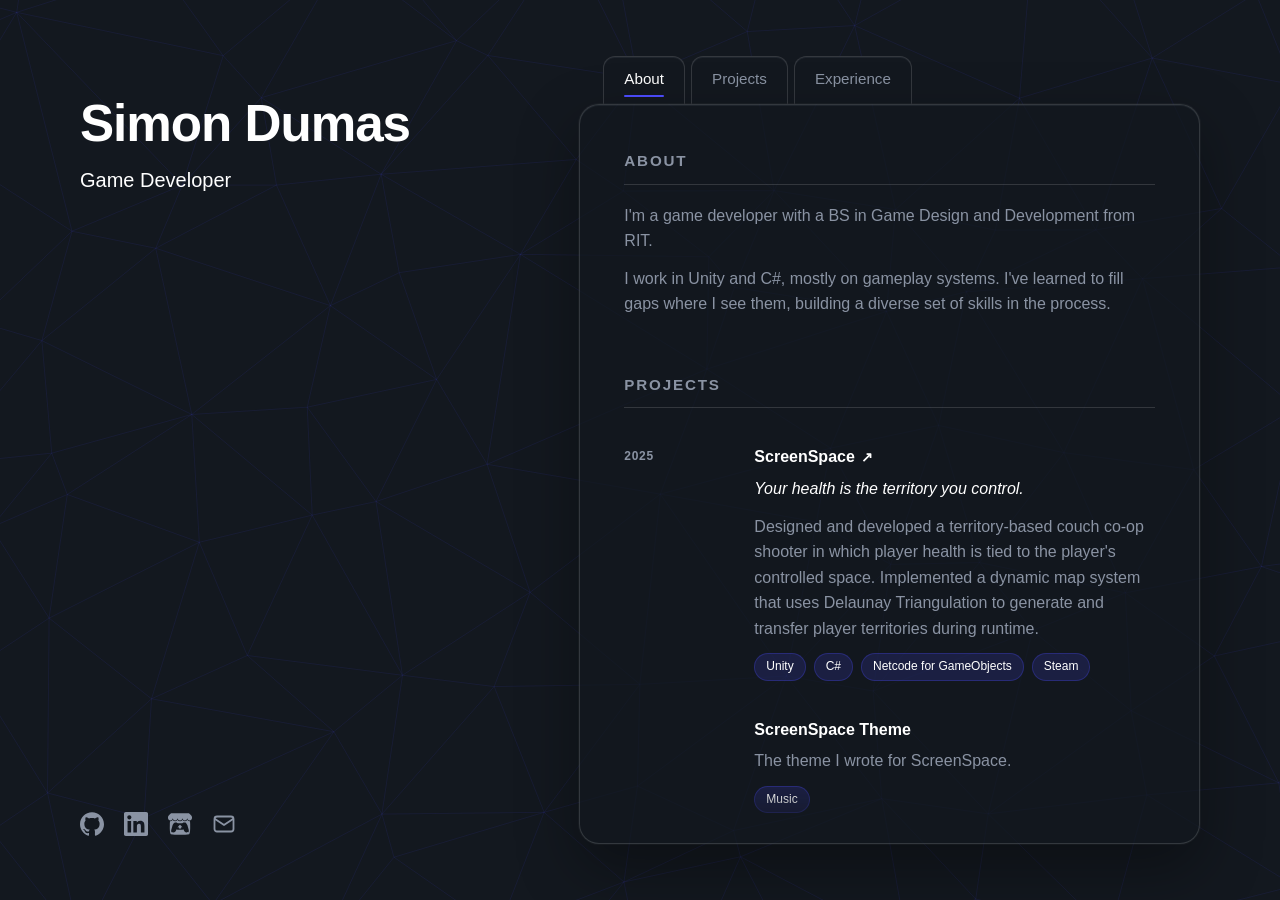
==== index.html @ 2ab73fd7 "Add the ScreenSpace Theme and link a one-page resume The theme is a YouTube embed inside the card te" ====
<!doctype html>
<html lang="en">
<head>
<meta charset="utf-8">
<meta name="viewport" content="width=device-width, initial-scale=1">
<title>Simon Dumas</title>
<meta name="description" content="Simon Dumas, game developer.">
<meta name="theme-color" content="#13181F">
<link rel="stylesheet" href="css/style.css">
</head>
<body>
<canvas id="mesh" aria-hidden="true"></canvas>

<div class="layout">

  <header class="identity">
    <div class="identity-top">
      <h1>Simon Dumas</h1>
      <h2>Game Developer</h2>
      <!-- Tagline slot. "Building games with a quirk." was rejected 2026-09-09 and taken out
           rather than left standing. Styling is ready; drop one <p class="tagline"> back in here. -->
    </div>

    <!-- Detail card: filled from the clicked entry's <template class="detail-src"> -->
    <div class="detail-wrap" id="detailWrap">
      <aside class="detail" id="detail" aria-live="polite">
        <div class="glow" id="detailGlow" aria-hidden="true"></div>
        <div class="detail-head">
          <h3 id="detailTitle"></h3>
          <button class="detail-close" id="detailClose" type="button" aria-label="Close"><svg viewBox="0 0 12 12" aria-hidden="true"><path d="M2 2l8 8M10 2l-8 8"/></svg></button>
        </div>
        <div class="detail-body" id="detailBody"></div>
      </aside>
    </div>

    <ul class="social" aria-label="Contact">
      <li><a href="https://github.com/SimonDumas79" target="_blank" rel="noreferrer" title="GitHub" aria-label="GitHub (opens in a new tab)"><svg viewBox="0 0 24 24" fill="currentColor" role="img" aria-label="GitHub"><path d="M12 .297c-6.63 0-12 5.373-12 12 0 5.303 3.438 9.8 8.205 11.385.6.113.82-.258.82-.577 0-.285-.01-1.04-.015-2.04-3.338.724-4.042-1.61-4.042-1.61C4.422 18.07 3.633 17.7 3.633 17.7c-1.087-.744.084-.729.084-.729 1.205.084 1.838 1.236 1.838 1.236 1.07 1.835 2.809 1.305 3.495.998.108-.776.417-1.305.76-1.605-2.665-.3-5.466-1.332-5.466-5.93 0-1.31.465-2.38 1.235-3.22-.135-.303-.54-1.523.105-3.176 0 0 1.005-.322 3.3 1.23.96-.267 1.98-.399 3-.405 1.02.006 2.04.138 3 .405 2.28-1.552 3.285-1.23 3.285-1.23.645 1.653.24 2.873.12 3.176.765.84 1.23 1.91 1.23 3.22 0 4.61-2.805 5.625-5.475 5.92.42.36.81 1.096.81 2.22 0 1.606-.015 2.896-.015 3.286 0 .315.21.69.825.57C20.565 22.092 24 17.592 24 12.297c0-6.627-5.373-12-12-12"/></svg></a></li>
      <li><a href="https://www.linkedin.com/in/simon-a-dumas" target="_blank" rel="noreferrer" title="LinkedIn" aria-label="LinkedIn (opens in a new tab)"><svg viewBox="0 0 24 24" fill="currentColor" role="img" aria-label="LinkedIn"><path d="M20.447 20.452h-3.554v-5.569c0-1.328-.027-3.037-1.852-3.037-1.853 0-2.136 1.445-2.136 2.939v5.667H9.351V9h3.414v1.561h.046c.477-.9 1.637-1.85 3.37-1.85 3.601 0 4.267 2.37 4.267 5.455v6.286zM5.337 7.433c-1.144 0-2.063-.926-2.063-2.065 0-1.138.92-2.063 2.063-2.063 1.14 0 2.064.925 2.064 2.063 0 1.139-.925 2.065-2.064 2.065zm1.782 13.019H3.555V9h3.564v11.452zM22.225 0H1.771C.792 0 0 .774 0 1.729v20.542C0 23.227.792 24 1.771 24h20.451C23.2 24 24 23.227 24 22.271V1.729C24 .774 23.2 0 22.222 0h.003z"/></svg></a></li>
      <li><a href="https://siman.itch.io" target="_blank" rel="noreferrer" title="itch.io" aria-label="itch.io (opens in a new tab)"><svg viewBox="0 0 24 24" fill="currentColor" role="img" aria-label="itch.io"><path d="M3.13 1.338C2.08 1.96.02 4.328 0 4.95v1.03c0 1.303 1.22 2.45 2.325 2.45 1.33 0 2.436-1.102 2.436-2.41 0 1.308 1.07 2.41 2.4 2.41 1.328 0 2.362-1.102 2.362-2.41 0 1.308 1.137 2.41 2.466 2.41h.024c1.33 0 2.466-1.102 2.466-2.41 0 1.308 1.034 2.41 2.363 2.41 1.33 0 2.4-1.102 2.4-2.41 0 1.308 1.106 2.41 2.435 2.41C22.78 8.43 24 7.282 24 5.98V4.95c-.02-.62-2.082-2.99-3.13-3.612-3.253-.114-5.508-.134-8.87-.133-3.362 0-7.945.053-8.87.133zm6.376 6.477a2.74 2.74 0 0 1-.468.602c-.5.49-1.19.795-1.947.795a2.786 2.786 0 0 1-1.95-.795c-.182-.178-.32-.37-.446-.59-.127.222-.303.412-.486.59a2.788 2.788 0 0 1-1.95.795c-.092 0-.187-.025-.264-.052-.107 1.113-.152 2.176-.168 2.95v.005l-.006 1.167c.02 2.334-.23 7.564 1.03 8.85 1.952.454 5.545.662 9.15.663 3.605 0 7.198-.21 9.15-.664 1.26-1.284 1.01-6.514 1.03-8.848l-.006-1.167v-.004c-.016-.775-.06-1.838-.168-2.95-.077.026-.172.052-.263.052a2.788 2.788 0 0 1-1.95-.795c-.184-.178-.36-.368-.486-.59-.127.22-.265.412-.447.59a2.786 2.786 0 0 1-1.95.794c-.76 0-1.446-.303-1.948-.793a2.74 2.74 0 0 1-.468-.602 2.738 2.738 0 0 1-.463.602 2.787 2.787 0 0 1-1.95.794h-.16a2.787 2.787 0 0 1-1.95-.793 2.738 2.738 0 0 1-.464-.602zm-2.004 2.59v.002c.795.002 1.5 0 2.373.953.687-.072 1.406-.108 2.125-.107.72 0 1.438.035 2.125.107.873-.953 1.578-.95 2.372-.953.376 0 1.876 0 2.92 2.934l1.123 4.028c.832 2.995-.266 3.068-1.636 3.07-2.03-.075-3.156-1.55-3.156-3.025-1.124.184-2.436.276-3.748.277-1.312 0-2.624-.093-3.748-.277 0 1.475-1.125 2.95-3.156 3.026-1.37-.004-2.468-.077-1.636-3.072l1.122-4.027c1.045-2.934 2.545-2.934 2.92-2.934zM12 12.714c-.002.002-2.14 1.964-2.523 2.662l1.4-.056v1.22c0 .056.56.033 1.123.007.562.026 1.124.05 1.124-.008v-1.22l1.4.055C14.138 14.677 12 12.713 12 12.713z"/></svg></a></li>
      <li><a href="mailto:simondumas7903@gmail.com" title="Email" aria-label="Email"><svg viewBox="0 0 24 24" fill="none" stroke="currentColor" stroke-width="1.8" stroke-linecap="round" stroke-linejoin="round" role="img" aria-label="Email"><rect x="2.5" y="4.5" width="19" height="15" rx="2.5"/><path d="m3 7 8.3 5.6a1.6 1.6 0 0 0 1.4 0L21 7"/></svg></a></li>
    </ul>
  </header>

  <main class="window">
    <nav class="tabs" aria-label="Sections">
      <a class="tab is-active" href="#about" data-target="about">About<span class="rule"></span></a>
      <a class="tab" href="#projects" data-target="projects">Projects<span class="rule"></span></a>
      <a class="tab" href="#experience" data-target="experience">Experience<span class="rule"></span></a>
    </nav>

    <div class="surface">
    <div class="glow" id="panelGlow" aria-hidden="true"></div>
    <div class="surface-scroll" id="panel" tabindex="0">

      <!-- Each entry's <template class="detail-src"> holds what the detail card shows when the entry is clicked.
           Keep media inside the templates: template contents stay inert, so nothing loads until a card opens. -->

      <section id="about" class="section">
        <h3>About</h3>
        <p>I'm a game developer with a BS in Game Design and Development from RIT.</p>
        <p>I work in Unity and C#, mostly on gameplay systems. I've learned to fill gaps where I see them, building a diverse set of skills in the process.</p>
      </section>

      <section id="projects" class="section">
        <h3>Projects</h3>
        <ul class="entries">
          <li class="entry" tabindex="0">
            <div class="entry-aside"><span class="when">2025</span></div>
            <div class="entry-body">
              <h4><a href="https://store.steampowered.com/app/4101820/Screen_Space/" class="entry-link" target="_blank" rel="noreferrer">ScreenSpace<span class="arrow" aria-hidden="true">&#8599;</span></a></h4>
              <p class="premise">Your health is the territory you control.</p>
              <p>Designed and developed a territory-based couch co-op shooter in which player health is tied to the player's controlled space. Implemented a dynamic map system that uses Delaunay Triangulation to generate and transfer player territories during runtime.</p>
              <ul class="tags"><li>Unity</li><li>C#</li><li>Netcode for GameObjects</li><li>Steam</li></ul>
            </div>
            <template class="detail-src">
              <figure class="shots" data-at="0">
                <button class="shots-frame" type="button" aria-label="Screenshot 1 of 5. Click for the next.">
                  <img class="is-shown" src="media/screenspace/shot-1.jpg" width="1280" height="720" alt="A blue territory and a red one meeting at a contested purple boundary. The blue ship's shots cross the divide and the red ship bursts.">
                  <img src="media/screenspace/shot-2.jpg" width="1280" height="720" alt="Blue, red and yellow territories share the board while a thick white beam cuts diagonally across all three." aria-hidden="true">
                  <img src="media/screenspace/shot-3.jpg" width="1280" height="720" alt="A purple territory squeezed into the top-left corner by a teal one that now holds most of the board." aria-hidden="true">
                  <img src="media/screenspace/shot-4.jpg" width="1280" height="720" alt="Four territories in blue, green, yellow and red. The yellow ship's beam reaches the red ship at the right edge and detonates." aria-hidden="true">
                  <img src="media/screenspace/shot-5.jpg" width="1280" height="720" alt="The opening state: four equal quadrants in blue, red, yellow and green, one ship sitting in each." aria-hidden="true">
                </button>
                <div class="shots-dots">
                  <button type="button" class="is-on" aria-label="Screenshot 1"></button>
                  <button type="button" aria-label="Screenshot 2"></button>
                  <button type="button" aria-label="Screenshot 3"></button>
                  <button type="button" aria-label="Screenshot 4"></button>
                  <button type="button" aria-label="Screenshot 5"></button>
                </div>
              </figure>
              <p>The map is split into triangles once, and each triangle remembers its neighbours. A hit then just hands one triangle to the player who landed it.</p>
              <ol class="log">
                <li><time datetime="2026-09">Sep 2026</time><span>1.1 released, bringing online play and CPU opponents.</span></li>
                <li><time datetime="2026-06">Jun 2026</time><span>Online play is host authoritative, using client prediction to make it feel smooth.</span></li>
                <li><time datetime="2026-06">Jun 2026</time><span>CPU opponents. They path through the territory graph across four difficulty tiers, with separate combat behaviour per ship.</span></li>
                <li><time datetime="2025-11">Nov 2025</time><span>Released on Steam.</span></li>
              </ol>
              <div class="embed">
                <iframe src="https://www.youtube-nocookie.com/embed/ADQ1OkvFNzI?rel=0" title="Screen Space Trailer" loading="lazy" referrerpolicy="strict-origin-when-cross-origin" allow="encrypted-media; picture-in-picture; fullscreen" allowfullscreen></iframe>
              </div>
              <p><a href="https://store.steampowered.com/app/4101820/Screen_Space/" class="entry-link" target="_blank" rel="noreferrer">Steam page<span class="arrow" aria-hidden="true">&#8599;</span></a></p>
            </template>
          </li>
          <!-- The ScreenSpace soundtrack as its own project, at Simon's request (2026-09-11, video link 2026-09-14). -->
          <li class="entry" tabindex="0">
            <div class="entry-aside"></div>
            <div class="entry-body">
              <h4>ScreenSpace Theme</h4>
              <p>The theme I wrote for ScreenSpace.</p>
              <ul class="tags"><li>Music</li></ul>
            </div>
            <template class="detail-src">
              <div class="embed">
                <iframe src="https://www.youtube-nocookie.com/embed/EsfPe9a71ao?rel=0" title="Screen Space Theme" loading="lazy" referrerpolicy="strict-origin-when-cross-origin" allow="encrypted-media; picture-in-picture; fullscreen" allowfullscreen></iframe>
              </div>
              <p><a href="https://youtu.be/EsfPe9a71ao" class="entry-link" target="_blank" rel="noreferrer">Watch on YouTube<span class="arrow" aria-hidden="true">&#8599;</span></a></p>
            </template>
          </li>
          <!-- Cue The Chaos is off the site until it has media, at Simon's request (2026-09-14). Its entry,
               premise line included, is intact in git history at ff48873. -->
          <!-- Game Graphics Engine replaced Collective, at Simon's request (2026-09-13). Collective's entry,
               with its changelog, is intact in git history at 574e97b. Undated like the other additions;
               copy is from his previous portfolio, screenshots from the same repo. -->
          <li class="entry" tabindex="0">
            <div class="entry-aside"></div>
            <div class="entry-body">
              <h4>Game Graphics Engine</h4>
              <p>While studying game graphics programming at Rochester Institute of Technology, I built a 3D graphics engine. My graphics engine was built within DirectX11 in C++ and supports lighting, physically based rendering, normal mapping, shadow mapping, and post-processing.</p>
              <ul class="tags"><li>C++</li><li>DirectX 11</li><li>HLSL</li></ul>
            </div>
            <template class="detail-src">
              <figure class="shots" data-at="0">
                <button class="shots-frame" type="button" aria-label="Screenshot 1 of 5. Click for the next.">
                  <img class="is-shown" src="media/graphics-engine/shot-1.jpg" width="1109" height="624" alt="A lit scene on a wooden floor under a sky: a metal spring, a rough cube, a torus and a blue sphere, each casting a shadow.">
                  <img src="media/graphics-engine/shot-2.jpg" width="1131" height="636" alt="Close-up of a normal-mapped diamond-plate spring beside two dark spheres, against a cloudy sky." aria-hidden="true">
                  <img src="media/graphics-engine/shot-3.jpg" width="1092" height="614" alt="The scene run through the pixelation post-process, captioned with the effect's name." aria-hidden="true">
                  <img src="media/graphics-engine/shot-4.jpg" width="1104" height="621" alt="The scene run through the posterization post-process, its colours reduced to flat bands, captioned." aria-hidden="true">
                  <img src="media/graphics-engine/shot-5.jpg" width="1095" height="616" alt="Pixelation and posterization combined on a close view of the torus and the sphere, captioned." aria-hidden="true">
                </button>
                <div class="shots-dots">
                  <button type="button" class="is-on" aria-label="Screenshot 1"></button>
                  <button type="button" aria-label="Screenshot 2"></button>
                  <button type="button" aria-label="Screenshot 3"></button>
                  <button type="button" aria-label="Screenshot 4"></button>
                  <button type="button" aria-label="Screenshot 5"></button>
                </div>
              </figure>
              <p>Utilized specialized shaders to create effects such as PBR, normal mapping, and shadows.</p>
              <p>Implemented cameras and movement, realistic lighting, and blur, pixelation, and posterization as post-processing effects.</p>
              <p><a href="https://github.com/SimonDumas79/IGME-540" class="entry-link" target="_blank" rel="noreferrer">Source code<span class="arrow" aria-hidden="true">&#8599;</span></a></p>
            </template>
          </li>
        </ul>
      </section>

      <section id="experience" class="section">
        <h3>Experience</h3>
        <ul class="entries">
          <li class="entry" tabindex="0">
            <div class="entry-aside"><span class="when">Jan &ndash; Jun 2025</span></div>
            <div class="entry-body">
              <h4>Research Developer &middot; <span class="org">Rochester Institute of Technology</span></h4>
              <p>Worked on a GPU accelerated fluid simulation, focusing on data visualization for a grant presentation. Researched and presented emerging technologies such as digital twins and Nvidia Omniverse for future implementation.</p>
              <ul class="tags"><li>Unity</li><li>C#</li><li>GPU</li></ul>
            </div>
            <template class="detail-src">
              <div class="slot">image &middot; fluid simulation</div>
              <p class="placeholder">More about this role goes here.</p>
            </template>
          </li>
          <!-- Academic projects, undated at Simon's request (2026-09-12). Copy is from his previous
               portfolio (SimonDumas79/Portfolio); screenshots come from the same repo. -->
          <li class="entry" tabindex="0">
            <div class="entry-aside"></div>
            <div class="entry-body">
              <h4>Orbital Trajectory &middot; <span class="org">Academic project</span></h4>
              <p>Orbital Trajectory is a 2D game built alongside a team of 4 within Unity. I contributed a drag and release control system, onboarding tools, and visual aids.</p>
              <ul class="tags"><li>Unity</li><li>C#</li></ul>
            </div>
            <template class="detail-src">
              <figure class="shots" data-at="0">
                <button class="shots-frame" type="button" aria-label="Screenshot 1 of 3. Click for the next.">
                  <img class="is-shown" src="media/orbital-trajectory/shot-1.png" width="1192" height="670" alt="A small rocket inside the gravity ring of a red planet, blue arrows marking its orbit, with the fuel bar at the bottom of the screen.">
                  <img src="media/orbital-trajectory/shot-2.png" width="1198" height="673" alt="The rocket boosts between a blue planet and a red one, exhaust trailing, while a pointing hand shows the player where to drag." aria-hidden="true">
                  <img src="media/orbital-trajectory/shot-3.png" width="1178" height="662" alt="The rocket passes a yellow planet with a white moon in orbit, a blue planet and its own moon off to the left." aria-hidden="true">
                </button>
                <div class="shots-dots">
                  <button type="button" class="is-on" aria-label="Screenshot 1"></button>
                  <button type="button" aria-label="Screenshot 2"></button>
                  <button type="button" aria-label="Screenshot 3"></button>
                </div>
              </figure>
              <p>The player is a rocketship lost in space with a limited amount of boost, using the gravitational fields of nearby planets to reach the goal.</p>
              <p>Worked on a hierarchical orbiting system allowing for complex level design, and produced custom art and effects.</p>
              <p><a href="https://github.com/SimonDumas79/IGME-450" class="entry-link" target="_blank" rel="noreferrer">Source code<span class="arrow" aria-hidden="true">&#8599;</span></a></p>
            </template>
          </li>
          <li class="entry" tabindex="0">
            <div class="entry-aside"></div>
            <div class="entry-body">
              <h4>Friendly Fire &middot; <span class="org">Academic project</span></h4>
              <p>Friendly Fire is a roguelike built in MonoGame by a team of 5. I contributed greatly to the systems and main gameplay loop of the game, programming the level system, enemy AI, movement, collision, and UI. Production utilized agile methodologies.</p>
              <ul class="tags"><li>MonoGame</li><li>C#</li></ul>
            </div>
            <template class="detail-src">
              <figure class="shots" data-at="0">
                <button class="shots-frame" type="button" aria-label="Screenshot 1 of 4. Click for the next.">
                  <img class="is-shown" src="media/friendly-fire/shot-1.png" width="1272" height="716" alt="A knight in blue armour stands in a purple dungeon room between two rows of pillars, green-hooded goblins lining both walls.">
                  <img src="media/friendly-fire/shot-2.png" width="1271" height="715" alt="Goblins at the walls throw spears across the room at the knight, who has lost one of three helmet lives." aria-hidden="true">
                  <img src="media/friendly-fire/shot-3.png" width="1267" height="713" alt="The knight enters a room ringed with pillars, a skull-faced reaper standing in each corner." aria-hidden="true">
                  <img src="media/friendly-fire/shot-4.png" width="1272" height="716" alt="Two blue wizards fire glowing orbs and two reapers throw bones as the knight advances between barricades." aria-hidden="true">
                </button>
                <div class="shots-dots">
                  <button type="button" class="is-on" aria-label="Screenshot 1"></button>
                  <button type="button" aria-label="Screenshot 2"></button>
                  <button type="button" aria-label="Screenshot 3"></button>
                  <button type="button" aria-label="Screenshot 4"></button>
                </div>
              </figure>
              <p>Implemented a collision system, a custom character controller, and diegetic UI.</p>
              <p>Added multiple AI entities producing unique projectiles, and a level creation and storage system using file I/O.</p>
            </template>
          </li>
        </ul>
        <p class="resume"><a href="resume/Simon-Dumas-Resume.pdf" class="entry-link" target="_blank" rel="noreferrer">View full resume<span class="arrow" aria-hidden="true">&#8599;</span></a></p>
      </section>

    </div>
    </div>
  </main>

</div>

<script src="js/mesh.js"></script>
<script src="js/main.js"></script>
<script src="js/glow.js"></script>
<script src="js/shots.js"></script>
<script src="js/detail.js"></script>
</body>
</html>
---- css/style.css ----
/* Palette: ScreenSpace ground + player-1 blue, white text, flat panel.
   The panel is a solid fill rather than frosted glass: the reference this layout came from blurs
   nothing, and a backdrop-filter here cost half the frame rate. The panel sits at the ground colour
   and lights up around the cursor, alongside the mesh behind the page doing the same to its
   triangles. The panel is only part-opaque, so the lit mesh reads through it, but far too faintly
   to light the panel itself - hence a light of its own as well.
   Decisions and reasoning: secondbrain/life/portfolio-site.md */
:root {
  --ground: #13181F;
  --blue: #4D4DFF;
  --blue-rgb: 77, 77, 255;
  --text: #FFFFFF;
  --muted: #8A93A3;
  --surface: rgba(19, 24, 31, 0.72); /* the ground, let through a little so the mesh reads behind the text */
  --surface-edge: rgba(255, 255, 255, 0.14);
  --surface-highlight: rgba(138, 147, 163, 0.1); /* the reference's inset top edge, in our grey */
  --radius: 20px;
  --gutter: 56px;
  --font: -apple-system, BlinkMacSystemFont, "Segoe UI", Roboto, "Helvetica Neue", Arial, sans-serif;
}

* { box-sizing: border-box; }
html { height: 100%; }
body {
  margin: 0;
  min-height: 100%;
  background: var(--ground);
  color: var(--text);
  font-family: var(--font);
  font-size: 16px;
  line-height: 1.6;
  -webkit-font-smoothing: antialiased;
}

/* Backdrop mesh: fixed, behind everything */
#mesh {
  position: fixed;
  inset: 0;
  width: 100%;
  height: 100%;
  z-index: 0;
  pointer-events: none;
}

/* Two columns filling the viewport */
.layout {
  position: relative;
  z-index: 1;
  height: 100vh;
  max-width: 1200px;
  margin: 0 auto;
  padding: var(--gutter) 40px;
  display: grid;
  grid-template-columns: minmax(260px, 5fr) 7fr;
  gap: var(--gutter);
}

/* Left column: identity */
.identity {
  display: flex;
  flex-direction: column;
  padding-top: 40px;
  min-height: 0;
}
.identity h1 {
  margin: 0;
  font-size: clamp(2.2rem, 4vw, 3.2rem);
  font-weight: 700;
  letter-spacing: -0.02em;
  line-height: 1.1;
}
.identity h2 {
  margin: 12px 0 0;
  font-size: 1.25rem;
  font-weight: 500;
  color: var(--text);
}
/* Kept while the slot is empty: the line is unresolved, not abandoned. See index.html. */
.tagline {
  margin: 14px 0 0;
  max-width: 28ch;
  color: var(--muted);
}

.social {
  list-style: none;
  margin: auto 0 0; /* pinned to the bottom of the column */
  padding: 0;
  display: flex;
  gap: 20px;
  flex-shrink: 0;
}

/* Detail card: height animates via the 0fr -> 1fr grid trick, so it opens without knowing its size */
.detail-wrap {
  display: grid;
  grid-template-rows: 0fr;
  /* A closed card has to take up no vertical room at all. The rows collapse to 0fr but margins are
     not part of that collapse, so the spacing is carried by .open rather than set here - otherwise
     a closed card leaves its own margins behind. On wide that is invisible, because .social is
     pinned with margin-top:auto and simply absorbs it; on narrow the card sits between two entries
     and it reads as a gap under the one it was opened from. It eases on the same curve and the same
     0.45s as the height, so the gap closes with the card instead of snapping shut after it. */
  margin: 0;
  min-height: 0;
  flex: 0 1 auto;
  opacity: 0;
  transform: translateY(10px);
  visibility: hidden;
  transition:
    grid-template-rows 0.45s cubic-bezier(0.2, 0.7, 0.2, 1),
    margin-block-start 0.45s cubic-bezier(0.2, 0.7, 0.2, 1),
    margin-block-end 0.45s cubic-bezier(0.2, 0.7, 0.2, 1),
    opacity 0.3s ease,
    transform 0.45s cubic-bezier(0.2, 0.7, 0.2, 1),
    visibility 0s linear 0.45s;
}
.detail-wrap.open {
  grid-template-rows: 1fr;
  margin-block: 32px 28px;
  opacity: 1;
  transform: none;
  visibility: visible;
  transition-delay: 0s; /* one value covers every property above, visibility's 0.45s included */
}
.detail {
  min-height: 0;
  overflow: hidden;
  display: flex;
  flex-direction: column;
  position: relative; /* the light is positioned against this, and clipped by the overflow above */
  padding: 16px 20px 20px;
  background: var(--surface); /* the same surface as the content panel, mesh showing through alike */
  border: 1px solid var(--surface-edge);
  border-radius: 16px;
  box-shadow: inset 0 1px 0 var(--surface-highlight), 0 16px 40px rgba(0, 0, 0, 0.3);
  transition:
    padding-block-start 0.45s cubic-bezier(0.2, 0.7, 0.2, 1),
    padding-block-end 0.45s cubic-bezier(0.2, 0.7, 0.2, 1),
    border-block-start-width 0.45s cubic-bezier(0.2, 0.7, 0.2, 1),
    border-block-end-width 0.45s cubic-bezier(0.2, 0.7, 0.2, 1);
}
/* A 0fr row cannot shrink past the item's own padding and border: with box-sizing: border-box those
   are the floor of its border box, so min-height: 0 still left 16 + 20 + 2 = 38px standing. That is
   the gap itself - invisible on wide, where .social's auto margin absorbs it, and plainly visible on
   narrow, where the closed card sits between two entries. Collapsing them with the row is what gets
   it to actual zero, on the same curve and the same 0.45s so it stays one movement. */
.detail-wrap:not(.open) .detail {
  padding-block: 0;
  border-block-width: 0;
}
.detail-body {
  position: relative;
  z-index: 1; /* over the light, not under it */
  min-height: 0;
  flex: 1 1 auto;
  overflow-y: auto;
  scrollbar-width: none;
}
.detail-body::-webkit-scrollbar { display: none; }
/* while there is more below, fade the bottom edge of the content as a scroll cue */
.detail-body[data-more] {
  mask-image: linear-gradient(to bottom, #000 calc(100% - 48px), transparent);
  -webkit-mask-image: linear-gradient(to bottom, #000 calc(100% - 48px), transparent);
}
.detail-head {
  position: relative;
  z-index: 1;
  display: flex;
  align-items: center;
  justify-content: space-between;
  gap: 12px;
  margin-bottom: 10px;
  flex-shrink: 0;
}
.detail-head h3 {
  margin: 0;
  font-size: 1rem;
  font-weight: 600;
  color: var(--text);
}
.detail-close {
  flex-shrink: 0;
  display: grid;
  place-items: center;
  width: 28px;
  height: 28px;
  padding: 0;
  border: 1px solid var(--surface-edge);
  border-radius: 50%;
  background: transparent;
  color: var(--muted);
  cursor: pointer;
  transition: color 0.2s ease, background-color 0.2s ease;
}
.detail-close svg {
  width: 11px;
  height: 11px;
  stroke: currentColor;
  stroke-width: 1.6;
  stroke-linecap: round;
  fill: none;
}
.detail-close:hover, .detail-close:focus-visible { color: var(--text); background: rgba(255, 255, 255, 0.06); }
.detail-body p { margin: 0 0 10px; font-size: 0.95rem; color: var(--muted); }
.detail-body p:last-child { margin-bottom: 0; }
.detail-body img, .detail-body video {
  display: block;
  width: 100%;
  border-radius: 10px;
  margin: 12px 0;
}
.slot, .placeholder {
  border: 1px dashed rgba(255, 255, 255, 0.22);
  border-radius: 10px;
  color: var(--muted);
  font-size: 0.8rem;
}
.slot {
  aspect-ratio: 16 / 9;
  display: grid;
  place-items: center;
  margin: 4px 0 12px;
}
.detail-body p.placeholder { padding: 10px 12px; }

/* Changelog. A detail card is a synopsis then dated milestones, one line per thing built.
   Convention ruled 2026-09-11 and applies to every project added from here on; dates come from
   the commit record or the vault, never from memory. See secondbrain/life/portfolio-site.md.
   The dates carry the weight, so they take the text colour and the entries stay muted. */
.log {
  list-style: none;
  margin: 16px 0 12px 5px; /* clears the node dots; the card is a scroller and clips what hangs left */
  padding: 0 0 0 16px;
  border-left: 1px solid rgba(255, 255, 255, 0.12);
}
.log li {
  position: relative;
  display: grid;
  grid-template-columns: 72px 1fr;
  gap: 2px 14px;
  padding-bottom: 14px;
  font-size: 0.95rem;
  color: var(--muted);
}
.log li:last-child { padding-bottom: 0; }
.log li::before { /* a node on the rule; the pending entry is the only filled one */
  content: "";
  position: absolute;
  left: -20px;
  top: 0.5em;
  width: 7px;
  height: 7px;
  border-radius: 50%;
  background: var(--ground);
  border: 1px solid rgba(255, 255, 255, 0.3);
}
.log li.is-pending::before { background: var(--blue); border-color: var(--blue); }
.log time {
  color: var(--text);
  font-size: 0.78rem;
  font-weight: 500;
  letter-spacing: 0.02em;
  padding-top: 0.2em;
  white-space: nowrap;
}
.log b { color: var(--text); font-weight: 500; }

/* Screenshot cycler. One 16:9 frame with every shot stacked inside it, crossfaded on opacity.
   The frame reserves its own height, so an image landing late never jumps the card mid-open. */
.shots {
  --shots-interval: 5s; /* how long each screenshot holds before the next */
  margin: 4px 0 12px;
}
.shots-frame {
  position: relative;
  display: block;
  width: 100%;
  aspect-ratio: 16 / 9;
  padding: 0;
  overflow: hidden;
  border: 1px solid var(--surface-edge);
  border-radius: 10px;
  background: rgba(0, 0, 0, 0.25);
  cursor: pointer;
}
.detail-body .shots-frame img {
  position: absolute;
  inset: 0;
  width: 100%;
  height: 100%;
  margin: 0; /* .detail-body img spaces a standalone image; these are stacked, not spaced */
  border-radius: 0;
  object-fit: cover;
  opacity: 0;
  transition: opacity 0.35s ease;
}
.detail-body .shots-frame img.is-shown { opacity: 1; }
.shots-frame:focus-visible { outline: 2px solid var(--blue); outline-offset: 2px; }
.shots-dots {
  display: flex;
  justify-content: center;
  gap: 6px;
  margin-top: 8px;
}
.shots-dots button {
  position: relative;
  width: 6px;
  height: 6px;
  padding: 0;
  border: 0;
  border-radius: 3px;
  overflow: hidden;
  background: rgba(255, 255, 255, 0.25);
  cursor: pointer;
  transition: width 0.3s ease, background-color 0.2s ease;
}
.shots-dots button:hover { background: rgba(255, 255, 255, 0.5); }
/* The active dot stretches into a pill and fills over the dwell time. The fill is the clock -
   shots.js advances on its animationend - so the bar and the advance cannot drift apart. */
.shots-dots button.is-on { width: 22px; background: rgba(255, 255, 255, 0.2); }
/* The bar's width comes from --shots-progress, which shots.js steps four times a second, rather
   than from a CSS animation. One interval both paints the bar and advances the shot, so the two
   cannot drift; at 20 steps across a 5s dwell that is about a pixel each on a 22px bar. */
.shots-dots button.is-on::after {
  content: '';
  position: absolute;
  inset: 0;
  background: var(--blue);
  transform: scaleX(var(--shots-progress, 0));
  transform-origin: left center;
}
/* Trailer. The iframe is only built when the card opens, so YouTube loads nothing on page load. */
.embed {
  position: relative;
  aspect-ratio: 16 / 9;
  margin: 4px 0 12px;
  overflow: hidden;
  border: 1px solid var(--surface-edge);
  border-radius: 10px;
  background: rgba(0, 0, 0, 0.25);
}
.embed iframe {
  position: absolute;
  inset: 0;
  width: 100%;
  height: 100%;
  border: 0;
}
.social a {
  display: inline-flex;
  color: var(--muted);
  transition: color 0.2s ease;
}
.social a:hover, .social a:focus-visible { color: var(--text); }
.social svg { width: 24px; height: 24px; }

/* Right column: tab strip + panel */
.window {
  display: flex;
  flex-direction: column;
  min-height: 0;
}

.tabs {
  display: flex;
  gap: 6px;
  padding: 0 0 0 24px; /* clear of the panel's rounded corner */
}
.tab {
  position: relative;
  padding: 10px 20px 12px;
  color: var(--muted);
  text-decoration: none;
  font-size: 0.95rem;
  font-weight: 500;
  border: 1px solid var(--surface-edge);
  border-bottom-color: transparent; /* open at the bottom while attached to the panel */
  border-radius: 12px 12px 0 0;
  background: var(--ground); /* solid on purpose: a see-through chip lets text scroll through the
                                pinned row on narrow screens, which took four attempts to kill */
  box-shadow: inset 0 1px 0 var(--surface-highlight);
  transition: color 0.25s ease-out, border-radius 0.3s ease, border-bottom-color 0.3s ease,
              background-color 0.15s ease, padding 0.25s ease;
}
/* Stuck, each tab flips: instead of sitting on the panel it hangs from the top of the screen.
   The rounding moves to the bottom corners and the open edge moves to the top, so the flat,
   square top sits flush against the screen edge - the mirror of the resting state. */
.tabs.is-stuck .tab {
  padding: 16px 20px 18px; /* taller once pinned: a comfortable tap target at the screen edge */
  border-radius: 12px;
  border-bottom-color: var(--surface-edge); /* closed all round - a button, not a tab on a panel */
}
.tab .rule {
  position: absolute;
  left: 20px;
  right: 20px;
  bottom: 6px;
  height: 2px;
  border-radius: 2px;
  background: var(--blue);
  transform: scaleX(0);
  transform-origin: center;
  transition: transform 0.25s ease-out;
}
.tab:hover { color: var(--text); }
.tab.is-active { color: var(--text); }
.tab.is-active .rule { transform: scaleX(1); }

.surface {
  flex: 1;
  min-height: 0;
  overflow: hidden;
  display: flex;
  flex-direction: column;
  background: var(--surface);
  border: 1px solid var(--surface-edge);
  border-radius: var(--radius);
  box-shadow:
    inset 0 1px 0 var(--surface-highlight),
    0 0 0 1px rgba(255, 255, 255, 0.03),
    0 24px 60px rgba(0, 0, 0, 0.35);
  position: relative; /* the glow is positioned against this, and clipped by the overflow above */
}
/* The cursor light the two panels carry. Separate from the mesh's own glow behind the page, which
   reads through the part-transparent fill but is far too faint to light the panel itself.
   A gradient this size is expensive to repaint, so it is painted once and only ever moved with a
   transform; glow.js does nothing but write that transform. */
.glow {
  position: absolute;
  top: 0;
  left: 0;
  --glow-size: 300px; /* one place to tune it; glow.js reads this for its approach distance too */
  width: var(--glow-size);
  height: var(--glow-size);
  margin: calc(var(--glow-size) / -2) 0 0 calc(var(--glow-size) / -2);
  border-radius: 50%;
  background: radial-gradient(closest-side circle,
    rgba(var(--blue-rgb), 0.14), rgba(var(--blue-rgb), 0.05) 55%, rgba(var(--blue-rgb), 0));
  pointer-events: none;
  opacity: 0;
  transition: opacity 0.35s ease;
  will-change: transform;
}
.glow.is-lit { opacity: 1; }
.surface-scroll { position: relative; z-index: 1; } /* content reads over the light, not under it */
.surface-scroll {
  flex: 1;
  min-height: 0;
  overflow-y: auto;
  padding: 8px 44px 44px;
  scrollbar-width: none; /* scrolls, but shows no bar */
  outline: none;
}
.surface-scroll::-webkit-scrollbar { display: none; }
.surface-scroll[data-more] {
  mask-image: linear-gradient(to bottom, #000 calc(100% - 56px), transparent);
  -webkit-mask-image: linear-gradient(to bottom, #000 calc(100% - 56px), transparent);
}

/* Sections and entries */
.section { padding-top: 36px; }
.section + .section { padding-top: 56px; }
.section > h3 {
  margin: 0 0 18px;
  padding-bottom: 10px;
  border-bottom: 1px solid var(--surface-edge);
  font-size: 0.95rem;
  font-weight: 600;
  letter-spacing: 0.12em;
  text-transform: uppercase;
  color: var(--muted);
}
.section p { margin: 0 0 12px; color: var(--muted); }
.section p:last-child { margin-bottom: 0; }

.entries { list-style: none; margin: 0; padding: 0; }
.entry {
  display: grid;
  grid-template-columns: 110px 1fr;
  gap: 20px;
  padding: 18px 20px;
  margin: 0 -20px;
  border-radius: 14px;
  cursor: pointer;
  outline: none;
  transition: opacity 0.25s ease, background-color 0.25s ease, box-shadow 0.25s ease;
}
.entries:hover .entry { opacity: 0.55; }
.entries .entry:hover, .entries .entry:focus-visible, .entries:hover .entry.is-selected {
  opacity: 1;
  background: rgba(255, 255, 255, 0.04);
  box-shadow: inset 0 1px 0 rgba(255, 255, 255, 0.08);
}
.entry.is-selected {
  opacity: 1;
  background: rgba(var(--blue-rgb), 0.08);
  box-shadow: inset 0 0 0 1px rgba(var(--blue-rgb), 0.35), inset 0 1px 0 rgba(255, 255, 255, 0.08);
}
.entries .entry.is-selected:hover, .entries:hover .entry.is-selected {
  background: rgba(var(--blue-rgb), 0.1);
  box-shadow: inset 0 0 0 1px rgba(var(--blue-rgb), 0.45), inset 0 1px 0 rgba(255, 255, 255, 0.08);
}
.when {
  display: block;
  padding-top: 3px;
  font-size: 0.75rem;
  font-weight: 600;
  letter-spacing: 0.06em;
  text-transform: uppercase;
  color: var(--muted);
}
.entry h4 {
  margin: 0 0 6px;
  font-size: 1rem;
  font-weight: 600;
  color: var(--text);
}
.entry .org { color: var(--muted); font-weight: 500; }
.entry-link {
  color: inherit;
  text-decoration: none;
  transition: color 0.2s ease;
}
.entry-link:hover { color: var(--blue); }
.arrow {
  display: inline-block;
  margin-left: 6px;
  font-size: 0.85em;
  transition: transform 0.2s ease;
}
.entry-link:hover .arrow { transform: translate(2px, -2px); }
.premise { color: var(--text) !important; font-style: italic; }

.tags {
  list-style: none;
  margin: 12px 0 0;
  padding: 0;
  display: flex;
  flex-wrap: wrap;
  gap: 8px;
}
.tags li {
  padding: 3px 11px;
  font-size: 0.75rem;
  font-weight: 500;
  color: var(--text);
  border-radius: 999px;
  background: rgba(var(--blue-rgb), 0.16);
  border: 1px solid rgba(var(--blue-rgb), 0.28);
}
.resume { margin-top: 28px; }
.resume a { color: var(--text); font-weight: 600; }

/* One column on narrow screens: the document scrolls, the tabs stick */
@media (max-width: 900px) {
  :root { --gutter: 32px; }
  .layout {
    height: auto;
    display: block;
    padding: var(--gutter) 20px;
  }
  .identity { padding-top: 0; margin-bottom: 40px; gap: 18px; }
  .window { display: block; }
  .tabs {
    position: sticky;
    top: 0;
    z-index: 2;
    padding-top: 8px;
    /* Eased on the same 250ms as the vignette. Not a transform: .tabs::before is position:fixed,
       and a transformed ancestor would become its containing block and tear it off the viewport. */
    transition: top 0.25s ease, padding-top 0.25s ease;
  }
  /* Pinned, the row rides 12px above the edge so each button's rounded top crops away against it -
     no sliver of screen showing through the curve. The vignette fades content out underneath. */
  .tabs.is-stuck {
    top: -12px;
    padding-top: 0;
  }
  /* Always in the page so it has something to fade from - sticking only changes its opacity.
     Built by .is-stuck alone it appeared fully formed the instant the strip detached. */
  .tabs::before {
    content: '';
    position: fixed;
    inset: 0 0 auto 0;
    height: 84px;
    background: linear-gradient(to bottom, var(--ground) 0%, rgba(19, 24, 31, 0.82) 50%, rgba(19, 24, 31, 0) 100%);
    pointer-events: none;
    opacity: 0;
    transition: opacity 0.25s ease;
    z-index: -1;
  }
  .tabs.is-stuck::before { opacity: 1; }
  /* Clipping again, not visible: the light is a child of the panel, and with nothing to clip it
     the glow spilled across the whole screen. Nothing else here overflows - the panel is
     auto-height on narrow - and .tabs is a sibling, so its stickiness is untouched. */
  .surface { overflow: hidden; display: block; }
  .surface-scroll { overflow: visible; padding: 8px 22px 28px; }
  .entry { grid-template-columns: 1fr; gap: 6px; padding: 14px 12px; margin: 0 -12px; }
  .entries:hover .entry { opacity: 1; }
  /* the detail card sits under the clicked entry here. The bleed is always on; the vertical
     spacing only exists while the card is open, same as the base rule. */
  .entries .detail-wrap { margin-inline: -12px; }
  .entries .detail-wrap.open { margin-block: 6px 14px; }
  .identity .detail-wrap { display: none; } /* it moves under the entry when opened here */
}

@media (prefers-reduced-motion: reduce) {
  * { transition: none !important; scroll-behavior: auto !important; }
  /* No self-cycling here (shots.js checks the same query), so there is no countdown to draw.
     The active dot goes back to being a plain dot and the screenshots only move when clicked. */
  .shots-dots button.is-on { width: 6px; background: var(--blue); }
  .shots-dots button.is-on::after { display: none; }
}
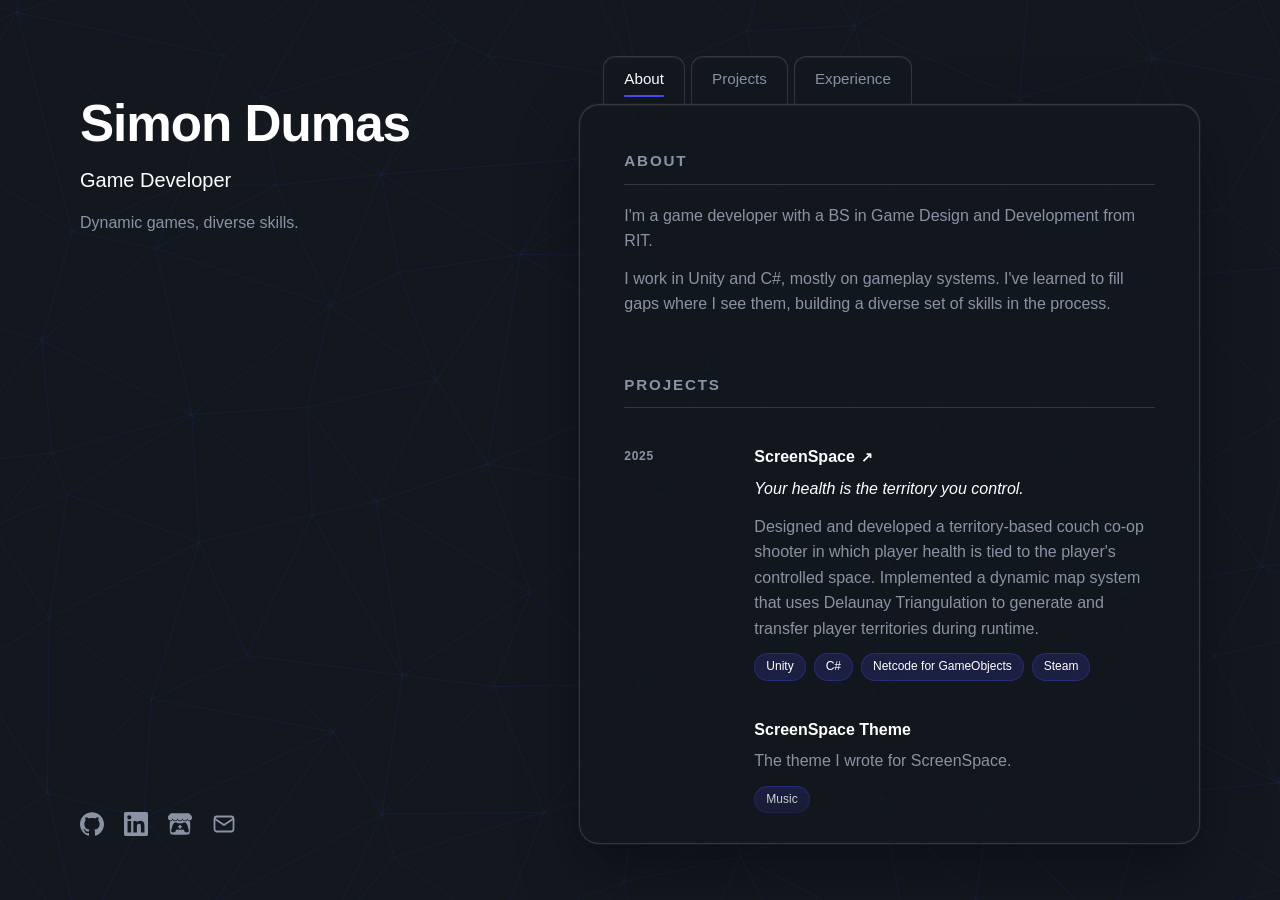
==== commit 8d205bba: "Tagline: "Dynamic games, diverse skills." Simon's pick, built from his own words (dynamic, diverse)." ====
--- a/index.html
+++ b/index.html
@@ -4,7 +4,7 @@
 <meta charset="utf-8">
 <meta name="viewport" content="width=device-width, initial-scale=1">
 <title>Simon Dumas</title>
-<meta name="description" content="Simon Dumas, game developer.">
+<meta name="description" content="Simon Dumas, game developer. Dynamic games, diverse skills.">
 <meta name="theme-color" content="#13181F">
 <link rel="stylesheet" href="css/style.css">
 </head>
@@ -17,8 +17,7 @@
     <div class="identity-top">
       <h1>Simon Dumas</h1>
       <h2>Game Developer</h2>
-      <!-- Tagline slot. "Building games with a quirk." was rejected 2026-09-09 and taken out
-           rather than left standing. Styling is ready; drop one <p class="tagline"> back in here. -->
+      <p class="tagline">Dynamic games, diverse skills.</p>
     </div>
 
     <!-- Detail card: filled from the clicked entry's <template class="detail-src"> -->
@@ -165,8 +164,7 @@
               <ul class="tags"><li>Unity</li><li>C#</li><li>GPU</li></ul>
             </div>
             <template class="detail-src">
-              <div class="slot">image &middot; fluid simulation</div>
-              <p class="placeholder">More about this role goes here.</p>
+              <p>Researched emerging technologies like digital twins, and worked on a proof-of-concept demo.</p>
             </template>
           </li>
           <!-- Academic projects, undated at Simon's request (2026-09-12). Copy is from his previous
--- a/css/style.css
+++ b/css/style.css
@@ -75,7 +75,6 @@
   font-weight: 500;
   color: var(--text);
 }
-/* Kept while the slot is empty: the line is unresolved, not abandoned. See index.html. */
 .tagline {
   margin: 14px 0 0;
   max-width: 28ch;
@@ -210,20 +209,6 @@
   border-radius: 10px;
   margin: 12px 0;
 }
-.slot, .placeholder {
-  border: 1px dashed rgba(255, 255, 255, 0.22);
-  border-radius: 10px;
-  color: var(--muted);
-  font-size: 0.8rem;
-}
-.slot {
-  aspect-ratio: 16 / 9;
-  display: grid;
-  place-items: center;
-  margin: 4px 0 12px;
-}
-.detail-body p.placeholder { padding: 10px 12px; }
-
 /* Changelog. A detail card is a synopsis then dated milestones, one line per thing built.
    Convention ruled 2026-09-11 and applies to every project added from here on; dates come from
    the commit record or the vault, never from memory. See secondbrain/life/portfolio-site.md.
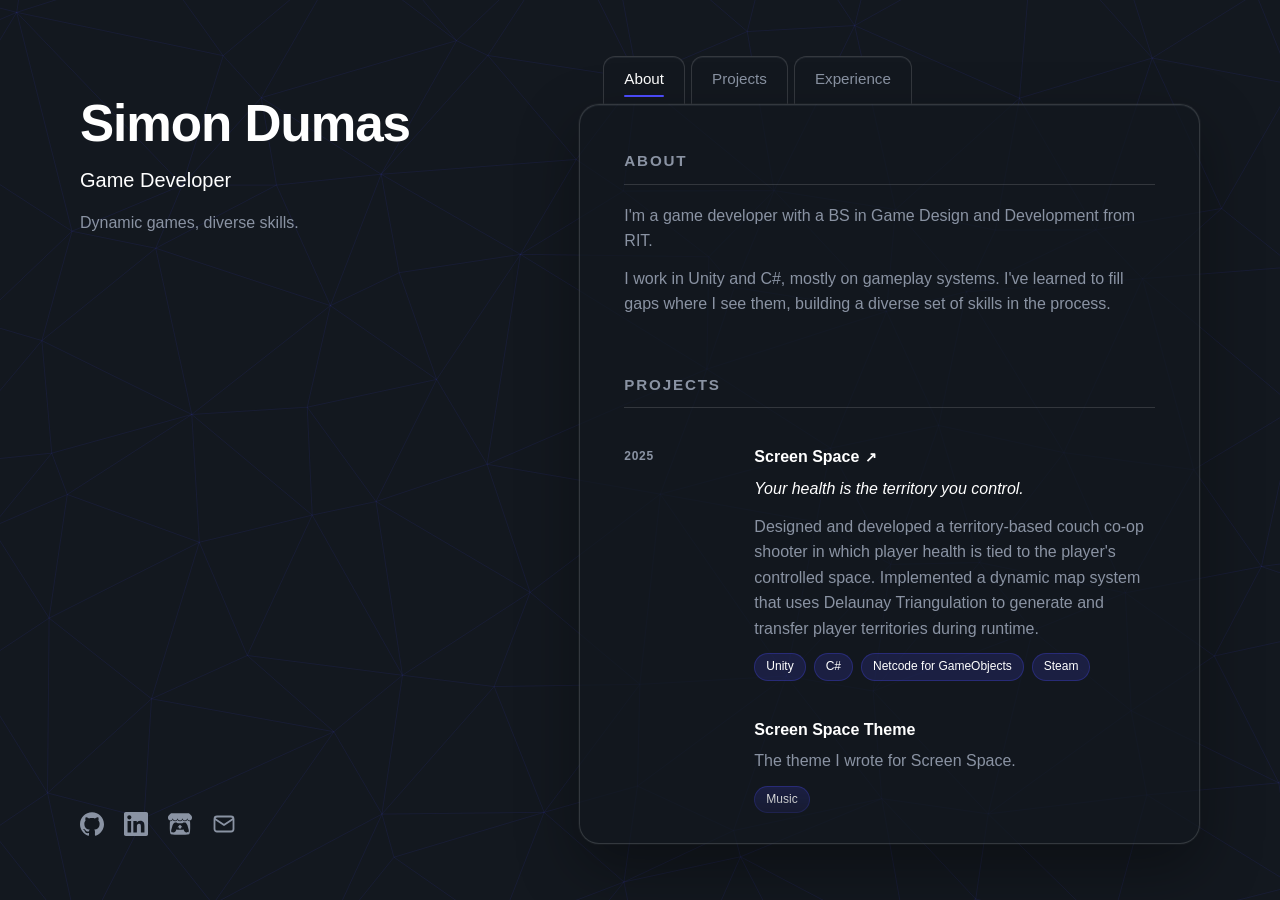
==== commit 79451207: "Screen Space is two words, on the site and in the resume Simon's ruling: "its 2 words, always has be" ====
--- a/index.html
+++ b/index.html
@@ -66,7 +66,7 @@
           <li class="entry" tabindex="0">
             <div class="entry-aside"><span class="when">2025</span></div>
             <div class="entry-body">
-              <h4><a href="https://store.steampowered.com/app/4101820/Screen_Space/" class="entry-link" target="_blank" rel="noreferrer">ScreenSpace<span class="arrow" aria-hidden="true">&#8599;</span></a></h4>
+              <h4><a href="https://store.steampowered.com/app/4101820/Screen_Space/" class="entry-link" target="_blank" rel="noreferrer">Screen Space<span class="arrow" aria-hidden="true">&#8599;</span></a></h4>
               <p class="premise">Your health is the territory you control.</p>
               <p>Designed and developed a territory-based couch co-op shooter in which player health is tied to the player's controlled space. Implemented a dynamic map system that uses Delaunay Triangulation to generate and transfer player territories during runtime.</p>
               <ul class="tags"><li>Unity</li><li>C#</li><li>Netcode for GameObjects</li><li>Steam</li></ul>
@@ -101,12 +101,12 @@
               <p><a href="https://store.steampowered.com/app/4101820/Screen_Space/" class="entry-link" target="_blank" rel="noreferrer">Steam page<span class="arrow" aria-hidden="true">&#8599;</span></a></p>
             </template>
           </li>
-          <!-- The ScreenSpace soundtrack as its own project, at Simon's request (2026-09-11, video link 2026-09-14). -->
-          <li class="entry" tabindex="0">
-            <div class="entry-aside"></div>
-            <div class="entry-body">
-              <h4>ScreenSpace Theme</h4>
-              <p>The theme I wrote for ScreenSpace.</p>
+          <!-- The Screen Space soundtrack as its own project, at Simon's request (2026-09-11, video link 2026-09-14). -->
+          <li class="entry" tabindex="0">
+            <div class="entry-aside"></div>
+            <div class="entry-body">
+              <h4>Screen Space Theme</h4>
+              <p>The theme I wrote for Screen Space.</p>
               <ul class="tags"><li>Music</li></ul>
             </div>
             <template class="detail-src">
--- a/css/style.css
+++ b/css/style.css
@@ -1,4 +1,4 @@
-/* Palette: ScreenSpace ground + player-1 blue, white text, flat panel.
+/* Palette: Screen Space ground + player-1 blue, white text, flat panel.
    The panel is a solid fill rather than frosted glass: the reference this layout came from blurs
    nothing, and a backdrop-filter here cost half the frame rate. The panel sits at the ground colour
    and lights up around the cursor, alongside the mesh behind the page doing the same to its
